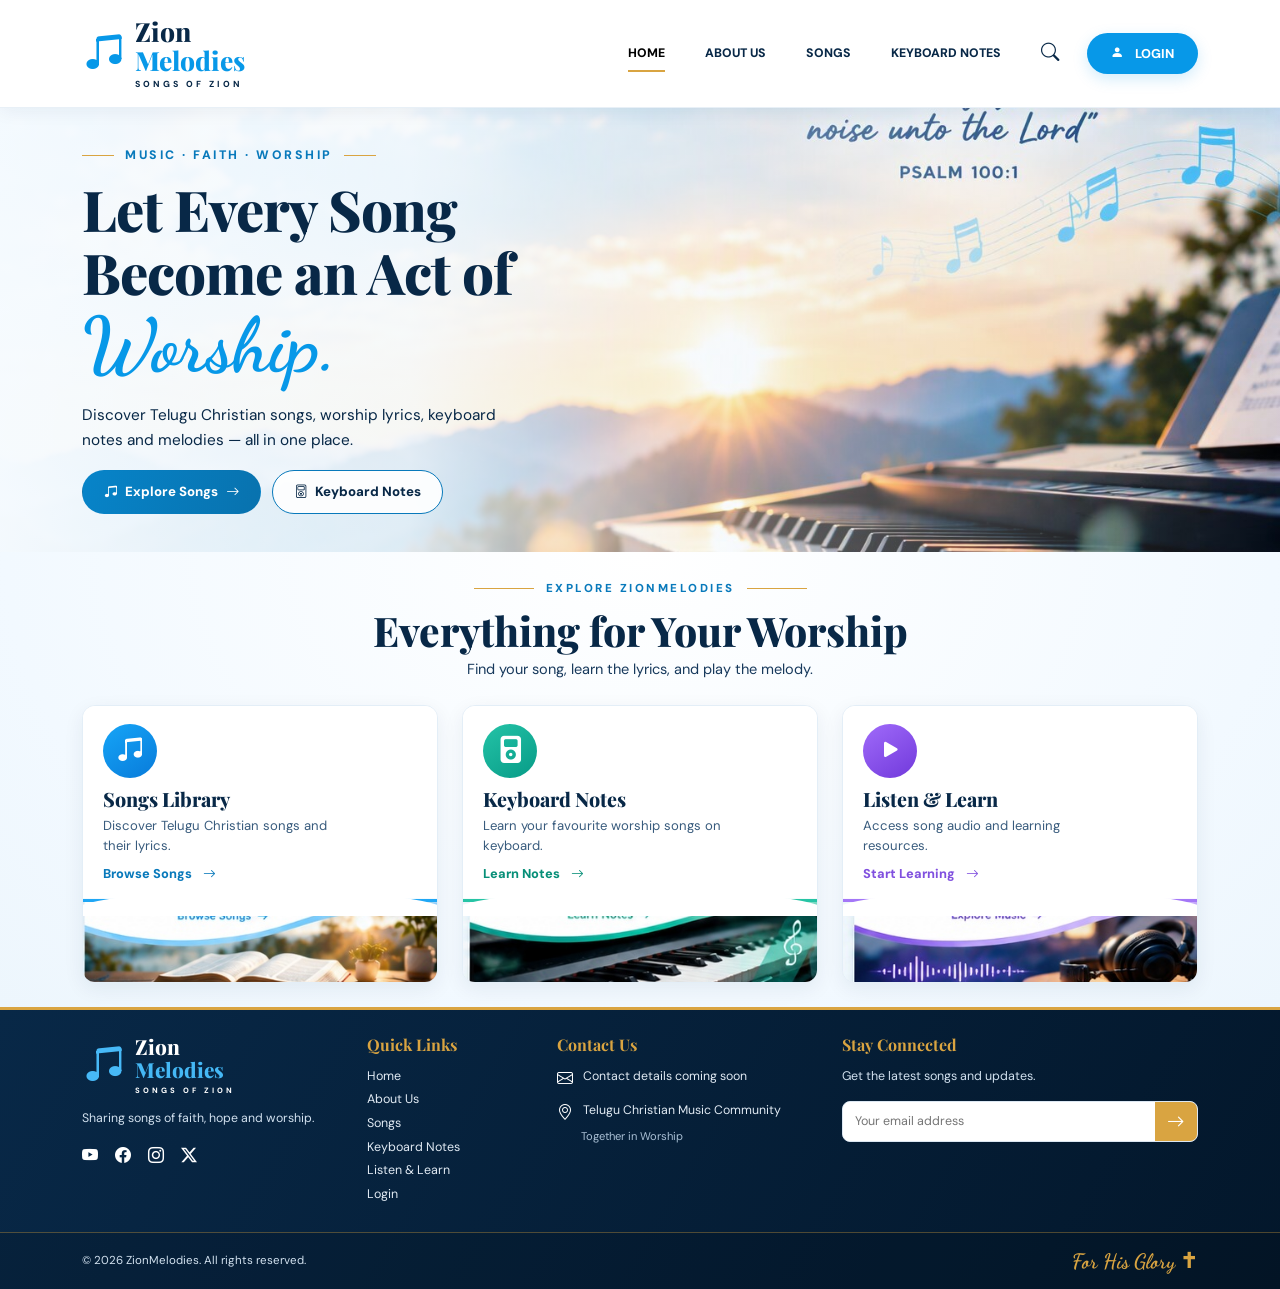
==== index.html @ f980e410 "Update ZionMelodies website" ====
<!DOCTYPE html>
<html lang="en">

<head>
    <meta charset="UTF-8">
    <meta name="viewport" content="width=device-width, initial-scale=1.0">

    <meta name="description"
        content="Discover Telugu Christian worship songs, lyrics, keyboard notes and music resources at ZionMelodies.">

    <title>ZionMelodies | Songs of Zion</title>

    <!-- Google Fonts -->
    <link rel="preconnect" href="https://fonts.googleapis.com">
    <link rel="preconnect" href="https://fonts.gstatic.com" crossorigin>
    <link
        href="https://fonts.googleapis.com/css2?family=DM+Sans:wght@400;500;600;700;800&family=Playfair+Display:wght@500;600;700;800&family=Dancing+Script:wght@600;700&display=swap"
        rel="stylesheet">

    <!-- Bootstrap 5 -->
    <link href="https://cdn.jsdelivr.net/npm/bootstrap@5.3.3/dist/css/bootstrap.min.css" rel="stylesheet">

    <!-- Bootstrap Icons -->
    <link rel="stylesheet" href="https://cdn.jsdelivr.net/npm/bootstrap-icons@1.11.3/font/bootstrap-icons.min.css">

    <!-- Custom CSS -->
    <link rel="stylesheet" href="css/style.css">
</head>

<body>

    <!-- NAVBAR -->
    <nav class="navbar navbar-expand-lg main-navbar sticky-top">
        <div class="container">

            <a class="navbar-brand brand-logo" href="index.html">
                <span class="brand-symbol">
                    <i class="bi bi-music-note-beamed"></i>
                </span>

                <span class="brand-text">
                    Zion<span>Melodies</span>
                    <small>SONGS OF ZION</small>
                </span>
            </a>

            <button class="navbar-toggler" type="button" data-bs-toggle="collapse" data-bs-target="#mainNavbar"
                aria-controls="mainNavbar" aria-expanded="false" aria-label="Toggle navigation">

                <span class="navbar-toggler-icon"></span>
            </button>

            <div class="collapse navbar-collapse" id="mainNavbar">

                <ul class="navbar-nav ms-auto align-items-lg-center gap-lg-3">

                    <li class="nav-item">
                        <a class="nav-link active" href="index.html">HOME</a>
                    </li>

                    <li class="nav-item">
                        <a class="nav-link" href="#about">ABOUT US</a>
                    </li>

                    <li class="nav-item">
                        <a class="nav-link" href="songs.html">SONGS</a>
                    </li>

                    <li class="nav-item">
                        <a class="nav-link" href="keyboard-notes.html">
                            KEYBOARD NOTES
                        </a>
                    </li>

                    <li class="nav-item">
                        <a class="nav-link search-link" href="songs.html" aria-label="Search songs">
                            <i class="bi bi-search"></i>
                        </a>
                    </li>

                    <li class="nav-item">
                        <a href="#login" class="btn login-btn">
                            <i class="bi bi-person-fill me-2"></i>
                            LOGIN
                        </a>
                    </li>

                </ul>
            </div>
        </div>
    </nav>


    <!-- HERO SECTION -->
    <header class="hero-section">

        <div class="hero-overlay"></div>

        <div class="container hero-container">
            <div class="row align-items-center">

                <div class="col-lg-7 hero-content">

                    <div class="hero-label">
                        <span></span>
                        MUSIC · FAITH · WORSHIP
                        <span></span>
                    </div>

                    <h1>
                        Let Every Song<br>
                        Become an Act of
                        <span class="worship-word">Worship.</span>
                    </h1>

                    <p class="hero-description">
                        Discover Telugu Christian songs, worship lyrics,
                        keyboard notes and melodies — all in one place.
                    </p>

                    <div class="hero-buttons">

                        <a href="songs.html" class="btn explore-btn">
                            <i class="bi bi-music-note-beamed me-2"></i>
                            Explore Songs
                            <i class="bi bi-arrow-right ms-2"></i>
                        </a>

                        <a href="keyboard-notes.html" class="btn keyboard-btn">
                            <i class="bi bi-music-player me-2"></i>
                            Keyboard Notes
                        </a>

                    </div>

                </div>

                <div class="col-lg-5 hero-verse">

                </div>

            </div>
        </div>
    </header>


    <!-- EXPLORE SECTION -->
    <main>

        <section class="explore-section" id="about">

            <div class="container">

                <div class="section-heading text-center">

                    <div class="section-label">
                        <span></span>
                        EXPLORE ZIONMELODIES
                        <span></span>
                    </div>

                    <h2>Everything for Your Worship</h2>

                    <p>
                        Find your song, learn the lyrics, and play the melody.
                    </p>

                </div>


                <!-- FEATURE CARDS -->
                <div class="row g-4 feature-row">

                    <!-- SONGS CARD -->
                    <div class="col-md-6 col-lg-4">
                        <article class="feature-card songs-card">

                            <div class="feature-card-content">

                                <div class="feature-icon blue-icon">
                                    <i class="bi bi-music-note-beamed"></i>
                                </div>

                                <h3>Songs Library</h3>

                                <p>
                                    Discover Telugu Christian songs
                                    and their lyrics.
                                </p>

                                <a href="songs.html" class="feature-link">
                                    Browse Songs
                                    <i class="bi bi-arrow-right ms-2"></i>
                                </a>

                            </div>

                            <div class="feature-image songs-image" role="img"
                                aria-label="Open Bible and music headphones">
                            </div>

                        </article>
                    </div>


                    <!-- KEYBOARD CARD -->
                    <div class="col-md-6 col-lg-4">
                        <article class="feature-card keyboard-card">

                            <div class="feature-card-content">

                                <div class="feature-icon green-icon">
                                    <i class="bi bi-music-player-fill"></i>
                                </div>

                                <h3>Keyboard Notes</h3>

                                <p>
                                    Learn your favourite worship
                                    songs on keyboard.
                                </p>

                                <a href="keyboard-notes.html" class="feature-link">
                                    Learn Notes
                                    <i class="bi bi-arrow-right ms-2"></i>
                                </a>

                            </div>

                            <div class="feature-image keyboard-image" role="img" aria-label="Piano keyboard">
                            </div>

                        </article>
                    </div>


                    <!-- LISTEN & LEARN CARD -->
                    <div class="col-md-6 col-lg-4">
                        <article class="feature-card audio-card">

                            <div class="feature-card-content">

                                <div class="feature-icon purple-icon">
                                    <i class="bi bi-play-fill"></i>
                                </div>

                                <h3>Listen &amp; Learn</h3>

                                <p>
                                    Access song audio and
                                    learning resources.
                                </p>

                                <a href="listen-and-learn.html" class="feature-link">
                                    Start Learning
                                    <i class="bi bi-arrow-right ms-2"></i>
                                </a>

                            </div>

                            <div class="feature-image audio-image" role="img"
                                aria-label="Headphones and music equipment">
                            </div>

                        </article>
                    </div>

                </div>

            </div>

        </section>

    </main>


    <!-- FOOTER -->
    <footer class="site-footer">

        <div class="container footer-main">

            <div class="row g-4">

                <!-- BRAND -->
                <div class="col-md-6 col-lg-3">

                    <a href="index.html" class="navbar-brand brand-logo footer-brand">

                        <span class="brand-symbol">
                            <i class="bi bi-music-note-beamed"></i>
                        </span>

                        <span class="brand-text">
                            Zion<span>Melodies</span>
                            <small>SONGS OF ZION</small>
                        </span>

                    </a>

                    <p class="footer-description">
                        Sharing songs of faith, hope and worship.
                    </p>

                    <div class="social-links">

                        <a href="#" aria-label="YouTube">
                            <i class="bi bi-youtube"></i>
                        </a>

                        <a href="#" aria-label="Facebook">
                            <i class="bi bi-facebook"></i>
                        </a>

                        <a href="#" aria-label="Instagram">
                            <i class="bi bi-instagram"></i>
                        </a>

                        <a href="#" aria-label="X">
                            <i class="bi bi-twitter-x"></i>
                        </a>

                    </div>

                </div>


                <!-- QUICK LINKS -->
                <div class="col-6 col-lg-2 footer-links">

                    <h4>Quick Links</h4>

                    <a href="index.html">Home</a>
                    <a href="#about">About Us</a>
                    <a href="songs.html">Songs</a>
                    <a href="keyboard-notes.html">Keyboard Notes</a>
                    <a href="listen-and-learn.html">Listen &amp; Learn</a>
                    <a href="#login">Login</a>

                </div>


                <!-- CONTACT -->
                <div class="col-md-6 col-lg-3 footer-contact">

                    <h4>Contact Us</h4>

                    <p>
                        <i class="bi bi-envelope"></i>
                        <span>Contact details coming soon</span>
                    </p>

                    <p>
                        <i class="bi bi-geo-alt"></i>
                        <span>Telugu Christian Music Community</span>
                    </p>

                    <p class="contact-subtext">
                        Together in Worship
                    </p>

                </div>


                <!-- NEWSLETTER -->
                <div class="col-lg-4 newsletter-section">

                    <h4>Stay Connected</h4>

                    <p>Get the latest songs and updates.</p>

                    <form id="newsletterForm" class="newsletter-form">

                        <label for="newsletterEmail" class="visually-hidden">
                            Your email address
                        </label>

                        <input type="email" id="newsletterEmail" placeholder="Your email address" required>

                        <button type="submit" aria-label="Subscribe">
                            <i class="bi bi-arrow-right"></i>
                        </button>

                    </form>

                    <p id="newsletterMessage" class="newsletter-message" aria-live="polite">
                    </p>

                </div>

            </div>

        </div>


        <!-- COPYRIGHT -->
        <div class="footer-bottom">

            <div class="container d-flex flex-wrap justify-content-between
                        align-items-center gap-2">

                <p class="mb-0">
                    © <span id="currentYear"></span> ZionMelodies.
                    All rights reserved.
                </p>

                <p class="glory-text mb-0">
                    For His Glory <span>✝</span>
                </p>

            </div>

        </div>

    </footer>


    <!-- Bootstrap JavaScript -->
    <script src="https://cdn.jsdelivr.net/npm/bootstrap@5.3.3/dist/js/bootstrap.bundle.min.js"></script>

    <!-- Custom JavaScript -->
    <script src="js/main.js"></script>

</body>

</html>
---- css/style.css ----
/* =========================================
   ZIONMELODIES | HOMEPAGE DESIGN
   HTML + CSS + JavaScript + Bootstrap 5
========================================= */

:root {
    --navy: #082847;
    --navy-deep: #041b31;
    --blue: #0798e8;
    --blue-dark: #0879bb;
    --gold: #d9a441;
    --green: #13a58b;
    --purple: #8050df;
    --white: #ffffff;
    --light-bg: #f2f8fd;
    --text: #17395c;
    --muted: #536d89;
    --border: #dcebf6;
}

* {
    box-sizing: border-box;
}

html {
    scroll-behavior: smooth;
    scroll-padding-top: 90px;
}

body {
    margin: 0;
    font-family: "DM Sans", Arial, sans-serif;
    color: var(--text);
    background: var(--white);
}

a {
    text-decoration: none;
}

button,
a {
    -webkit-tap-highlight-color: transparent;
}

/* =========================================
   NAVBAR
========================================= */

.main-navbar {
    position: relative;
    z-index: 10;
    padding: 12px 0;
    background: rgba(255, 255, 255, 0.98);
    border-bottom: 1px solid #e8f0f7;
    box-shadow: 0 3px 18px rgba(8, 40, 71, 0.06);
}

.brand-logo {
    display: inline-flex;
    align-items: center;
    gap: 10px;
    margin: 0;
    color: var(--navy);
}

.brand-logo:hover {
    color: var(--navy);
}

.brand-symbol {
    display: flex;
    align-items: center;
    justify-content: center;
    width: 43px;
    height: 48px;
    color: var(--blue);
    font-size: 2.5rem;
}

.brand-text {
    display: flex;
    flex-direction: column;
    color: var(--navy);
    font-family: "Playfair Display", Georgia, serif;
    font-size: 1.65rem;
    font-weight: 800;
    line-height: 1.1;
}

.brand-text>span {
    display: inline;
    color: var(--blue);
}

.brand-text small {
    margin-top: 5px;
    font-family: "DM Sans", Arial, sans-serif;
    font-size: 0.55rem;
    font-weight: 800;
    letter-spacing: 3px;
}

.navbar-nav {
    gap: 5px;
}

.nav-link {
    position: relative;
    padding: 13px 12px !important;
    color: var(--navy);
    font-size: 0.77rem;
    font-weight: 800;
    white-space: nowrap;
    transition: color 0.2s ease;
}

.nav-link:hover,
.nav-link.active {
    color: var(--blue-dark);
}

.nav-link.active::after {
    position: absolute;
    right: 12px;
    bottom: 4px;
    left: 12px;
    height: 2px;
    background: var(--gold);
    content: "";
}

.search-link {
    font-size: 1.15rem;
}

.login-btn {
    padding: 10px 23px;
    border-radius: 30px;
    background: var(--blue);
    color: white;
    font-size: 0.8rem;
    font-weight: 800;
    box-shadow: 0 5px 15px rgba(7, 152, 232, 0.18);
}

.login-btn:hover {
    background: var(--blue-dark);
    color: white;
}

.navbar-toggler {
    border-color: var(--border);
}

.navbar-toggler:focus {
    box-shadow: 0 0 0 3px rgba(7, 152, 232, 0.16);
}

/* =========================================
   HERO SECTION
========================================= */

.hero-section {
    position: relative;
    isolation: isolate;
    display: flex;
    align-items: center;
    min-height: 390px;
    overflow: hidden;

    /* Place hero-piano.jpg inside assets/images */
    background-color: #dceefb;
    background-image:
        linear-gradient(90deg,
            rgba(246, 251, 255, 0.97) 0%,
            rgba(246, 251, 255, 0.89) 32%,
            rgba(246, 251, 255, 0.42) 54%,
            rgba(8, 40, 71, 0.04) 100%),
        url("../assets/images/hero-piano.jpg");

    background-position: center, center 57%;
    background-size: cover;
    background-repeat: no-repeat;
}

.hero-overlay {
    position: absolute;
    z-index: -1;
    inset: 0;
    pointer-events: none;
}

.hero-container {
    position: relative;
    z-index: 1;
    padding-top: 38px;
    padding-bottom: 38px;
}

.hero-content {
    position: relative;
    z-index: 2;
}

.hero-label {
    display: flex;
    align-items: center;
    gap: 11px;
    margin-bottom: 13px;
    color: var(--blue-dark);
    font-size: 0.77rem;
    font-weight: 800;
    letter-spacing: 2.5px;
}

.hero-label span {
    width: 32px;
    height: 1px;
    background: var(--gold);
}

.hero-section h1 {
    margin: 0;
    color: var(--navy);
    font-family: "Playfair Display", Georgia, serif;
    font-size: clamp(2.5rem, 4.4vw, 3.8rem);
    font-weight: 800;
    line-height: 1.12;
    letter-spacing: -1px;
}

.worship-word {
    display: block;
    margin-top: -1px;
    color: var(--blue);
    font-family: "Dancing Script", cursive;
    font-size: clamp(3.8rem, 6vw, 5.3rem);
    font-weight: 700;
    line-height: 1.15;
}

.hero-description {
    max-width: 440px;
    margin: 12px 0 17px;
    color: var(--navy);
    font-size: 0.96rem;
    line-height: 1.65;
}

.hero-buttons {
    display: flex;
    flex-wrap: wrap;
    gap: 11px;
}

.explore-btn,
.keyboard-btn {
    display: inline-flex;
    align-items: center;
    justify-content: center;
    padding: 11px 21px;
    border-radius: 30px;
    font-size: 0.83rem;
    font-weight: 800;
    transition: transform 0.2s ease, background 0.2s ease;
}

.explore-btn {
    background: linear-gradient(110deg, #0784c9, #0872ae);
    color: white;
}

.explore-btn:hover {
    transform: translateY(-2px);
    background: var(--navy);
    color: white;
}

.keyboard-btn {
    border: 1.5px solid var(--blue-dark);
    background: rgba(255, 255, 255, 0.9);
    color: var(--navy);
}

.keyboard-btn:hover {
    transform: translateY(-2px);
    background: var(--navy);
    color: white;
}

.hero-verse {
    padding-top: 0;
    text-align: center;
}

.verse-text {
    color: var(--navy);
    font-family: "Dancing Script", cursive;
    font-size: clamp(1.4rem, 2.3vw, 2rem);
    font-weight: 700;
    line-height: 1.3;
}

.verse-reference {
    color: var(--navy);
    font-size: 0.67rem;
    font-weight: 800;
    letter-spacing: 2px;
}

.floating-notes {
    display: flex;
    justify-content: center;
    gap: 22px;
    margin-top: 35px;
    color: rgba(7, 152, 232, 0.7);
    font-size: 2rem;
}

/* =========================================
   EXPLORE SECTION
========================================= */

.explore-section {
    padding: 28px 0 24px;
    background:
        radial-gradient(ellipse at top,
            #ffffff 0%,
            #f2f9ff 70%,
            #edf6fd 100%);
}

.section-heading {
    margin-bottom: 24px;
}

.section-label {
    display: flex;
    align-items: center;
    justify-content: center;
    gap: 12px;
    margin-bottom: 8px;
    color: var(--blue-dark);
    font-size: 0.72rem;
    font-weight: 800;
    letter-spacing: 2.5px;
}

.section-label span {
    width: 60px;
    height: 1px;
    background: var(--gold);
}

.section-heading h2 {
    margin-bottom: 5px;
    color: var(--navy);
    font-family: "Playfair Display", Georgia, serif;
    font-size: clamp(1.8rem, 3.3vw, 2.55rem);
    font-weight: 800;
}

.section-heading>p {
    margin: 0;
    color: var(--text);
    font-size: 0.91rem;
}

.feature-row {
    align-items: stretch;
}

/* =========================================
   FEATURE CARDS
========================================= */

.feature-card {
    position: relative;
    height: 100%;
    min-height: 245px;
    overflow: hidden;
    border: 1px solid #e3eef7;
    border-radius: 13px;
    background: white;
    box-shadow: 0 6px 20px rgba(8, 40, 71, 0.07);
    transition:
        transform 0.25s ease,
        box-shadow 0.25s ease;
}

.feature-card:hover {
    transform: translateY(-5px);
    box-shadow: 0 15px 30px rgba(8, 40, 71, 0.13);
}

.feature-card-content {
    position: relative;
    z-index: 2;
    min-height: 172px;
    padding: 18px 20px 14px;
    background: linear-gradient(180deg,
            #ffffff 70%,
            rgba(255, 255, 255, 0.95));
}

.feature-icon {
    display: flex;
    align-items: center;
    justify-content: center;
    width: 54px;
    height: 54px;
    margin-bottom: 10px;
    border-radius: 50%;
    color: white;
    font-size: 1.7rem;
}

.blue-icon {
    background: linear-gradient(145deg, #16a5f7, #087bda);
}

.green-icon {
    background: linear-gradient(145deg, #24c3a7, #079b87);
}

.purple-icon {
    background: linear-gradient(145deg, #a06bfa, #7139db);
}

.feature-card h3 {
    margin-bottom: 4px;
    color: var(--navy);
    font-family: "Playfair Display", Georgia, serif;
    font-size: 1.23rem;
    font-weight: 800;
}

.feature-card p {
    max-width: 240px;
    margin-bottom: 6px;
    color: #385b7d;
    font-size: 0.82rem;
    line-height: 1.5;
}

.feature-link {
    display: inline-block;
    color: var(--blue-dark);
    font-size: 0.8rem;
    font-weight: 800;
}

.feature-link:hover {
    color: var(--navy);
}

.keyboard-card .feature-link {
    color: #078f78;
}

.audio-card .feature-link {
    color: var(--purple);
}

/* Card images */

.feature-image {
    position: relative;
    height: 84px;
    margin-top: -1px;
    background-position: center 58%;
    background-size: cover;
    background-repeat: no-repeat;
}

.feature-image::before {
    position: absolute;
    top: -13px;
    right: -5%;
    left: -5%;
    height: 27px;
    border-radius: 50% 50% 0 0 / 100% 100% 0 0;
    background: white;
    content: "";
}

.songs-image {
    border-top: 4px solid #20a7f5;
    background-image: url("../assets/images/songs-library.jpg");
}

.keyboard-image {
    border-top: 4px solid #27c4a5;
    background-image: url("../assets/images/keyboard.jpg");
}

.audio-image {
    border-top: 4px solid #a477f7;
    background-image: url("../assets/images/audio-learning.jpg");
}

/* =========================================
   WORSHIP QUOTE
========================================= */

.worship-quote {
    padding-top: 18px;
}

.worship-quote p {
    margin-bottom: 4px;
    color: var(--navy);
    font-family: "Dancing Script", cursive;
    font-size: 1.65rem;
    font-weight: 700;
}

.worship-quote span {
    color: var(--blue-dark);
    font-size: 0.64rem;
    font-weight: 800;
    letter-spacing: 2px;
}

/* =========================================
   FOOTER
========================================= */

.site-footer {
    overflow: hidden;
    border-top: 3px solid var(--gold);
    background: linear-gradient(120deg,
            #082847,
            #03172b);
    color: white;
}

.footer-main {
    padding-top: 25px;
    padding-bottom: 23px;
}

.footer-brand {
    margin-bottom: 10px;
}

.footer-brand .brand-symbol {
    color: #47b9f7;
}

.footer-brand .brand-text {
    color: white;
    font-size: 1.3rem;
}

.footer-brand .brand-text>span {
    color: #45b8f5;
}

.footer-brand .brand-text small {
    font-size: 0.48rem;
}

.footer-description {
    margin-top: 4px;
    color: #d2e1ef;
    font-size: 0.77rem;
    line-height: 1.6;
}

.site-footer h4 {
    margin-bottom: 12px;
    color: var(--gold);
    font-family: "Playfair Display", Georgia, serif;
    font-size: 1rem;
    font-weight: 700;
}

.footer-links a {
    display: block;
    width: fit-content;
    margin-bottom: 5px;
    color: #e1eaf3;
    font-size: 0.78rem;
}

.footer-links a:hover,
.social-links a:hover {
    color: var(--gold);
}

.footer-contact p {
    display: flex;
    align-items: flex-start;
    gap: 10px;
    margin-bottom: 10px;
    color: #e1eaf3;
    font-size: 0.77rem;
    overflow-wrap: anywhere;
}

.footer-contact i {
    color: white;
    font-size: 1rem;
}

.footer-contact .contact-subtext {
    margin-left: 24px;
    margin-top: -7px;
    color: #a9bfd4;
    font-size: 0.7rem;
}

.social-links {
    display: flex;
    gap: 17px;
    margin-top: 14px;
}

.social-links a {
    color: white;
    font-size: 1rem;
}

.newsletter-section>p {
    color: #d2e1ef;
    font-size: 0.78rem;
}

.newsletter-form {
    display: flex;
    width: 100%;
    overflow: hidden;
    border: 1px solid #dce7f2;
    border-radius: 8px;
    background: white;
}

.newsletter-form input {
    width: 100%;
    min-width: 0;
    padding: 10px 12px;
    border: none;
    outline: none;
    color: var(--navy);
    font-family: "DM Sans", Arial, sans-serif;
    font-size: 0.78rem;
}

.newsletter-form button {
    min-width: 42px;
    border: none;
    background: var(--gold);
    color: white;
    font-size: 1.1rem;
    transition: background 0.2s ease;
}

.newsletter-form button:hover {
    background: #bb8b31;
}

.newsletter-message {
    min-height: 18px;
    margin-top: 7px;
    font-size: 0.75rem;
}

.footer-bottom {
    padding: 12px 0;
    border-top: 1px solid rgba(217, 164, 65, 0.35);
    background: rgba(0, 0, 0, 0.13);
}

.footer-bottom p {
    color: #d2e1ef;
    font-size: 0.72rem;
}

.glory-text {
    color: var(--gold) !important;
    font-family: "Dancing Script", cursive;
    font-size: 1.3rem !important;
    font-weight: 700;
}

.glory-text span {
    font-family: Georgia, serif;
}

/* =========================================
   RESPONSIVE DESIGN
========================================= */

@media (min-width: 1200px) {
    .hero-section {
        min-height: 390px;
    }

    .feature-card {
        min-height: 245px;
    }
}

@media (max-width: 991.98px) {
    .main-navbar .navbar-collapse {
        padding: 12px 0 5px;
    }

    .navbar-nav {
        align-items: stretch !important;
    }

    .nav-link {
        padding: 11px 4px !important;
    }

    .nav-link.active::after {
        display: none;
    }

    .login-btn {
        display: inline-block;
        width: fit-content;
        margin-top: 7px;
    }

    .hero-section {
        min-height: 400px;
        background-position: center, 60% center;
    }

    .hero-section h1 {
        font-size: clamp(2.5rem, 5vw, 3.5rem);
    }

    .hero-verse {
        padding-top: 25px;
    }

    .feature-card-content {
        min-height: 185px;
    }
}

@media (max-width: 575.98px) {
    .brand-symbol {
        width: 34px;
        font-size: 2rem;
    }

    .brand-text {
        font-size: 1.35rem;
    }

    .hero-section {
        min-height: 0;
        background-image:
            linear-gradient(90deg,
                rgba(246, 251, 255, 0.96),
                rgba(246, 251, 255, 0.82)),
            url("../assets/images/hero-piano.jpg");
        background-position: center, 63% center;
    }

    .hero-container {
        padding-top: 44px;
        padding-bottom: 38px;
    }

    .hero-label {
        gap: 7px;
        font-size: 0.63rem;
        letter-spacing: 1.5px;
    }

    .hero-label span {
        width: 18px;
    }

    .hero-section h1 {
        font-size: clamp(2.25rem, 10vw, 3rem);
        letter-spacing: -0.6px;
    }

    .worship-word {
        font-size: clamp(3.4rem, 14vw, 4.5rem);
    }

    .hero-description {
        font-size: 0.9rem;
    }

    .hero-buttons {
        align-items: stretch;
        flex-direction: column;
    }

    .hero-buttons .btn {
        width: fit-content;
        max-width: 100%;
    }

    .hero-verse {
        padding-top: 32px;
    }

    .floating-notes {
        margin-top: 18px;
    }

    .explore-section {
        padding-top: 28px;
    }

    .section-label {
        gap: 7px;
        font-size: 0.61rem;
        letter-spacing: 1.6px;
    }

    .section-label span {
        width: 25px;
    }

    .section-heading h2 {
        font-size: 1.85rem;
    }

    .feature-card-content {
        min-height: 172px;
    }

    .feature-image {
        height: 105px;
    }

    .worship-quote p {
        font-size: 1.45rem;
    }

    .footer-main {
        padding-top: 28px;
    }

    .footer-bottom .container {
        align-items: flex-start !important;
        flex-direction: column;
    }
}

/* Keyboard accessibility */

a:focus-visible,
button:focus-visible,
input:focus-visible {
    outline: 3px solid var(--gold);
    outline-offset: 3px;
}

@media (prefers-reduced-motion: reduce) {

    *,
    *::before,
    *::after {
        scroll-behavior: auto !important;
        transition: none !important;
        animation: none !important;
    }
}
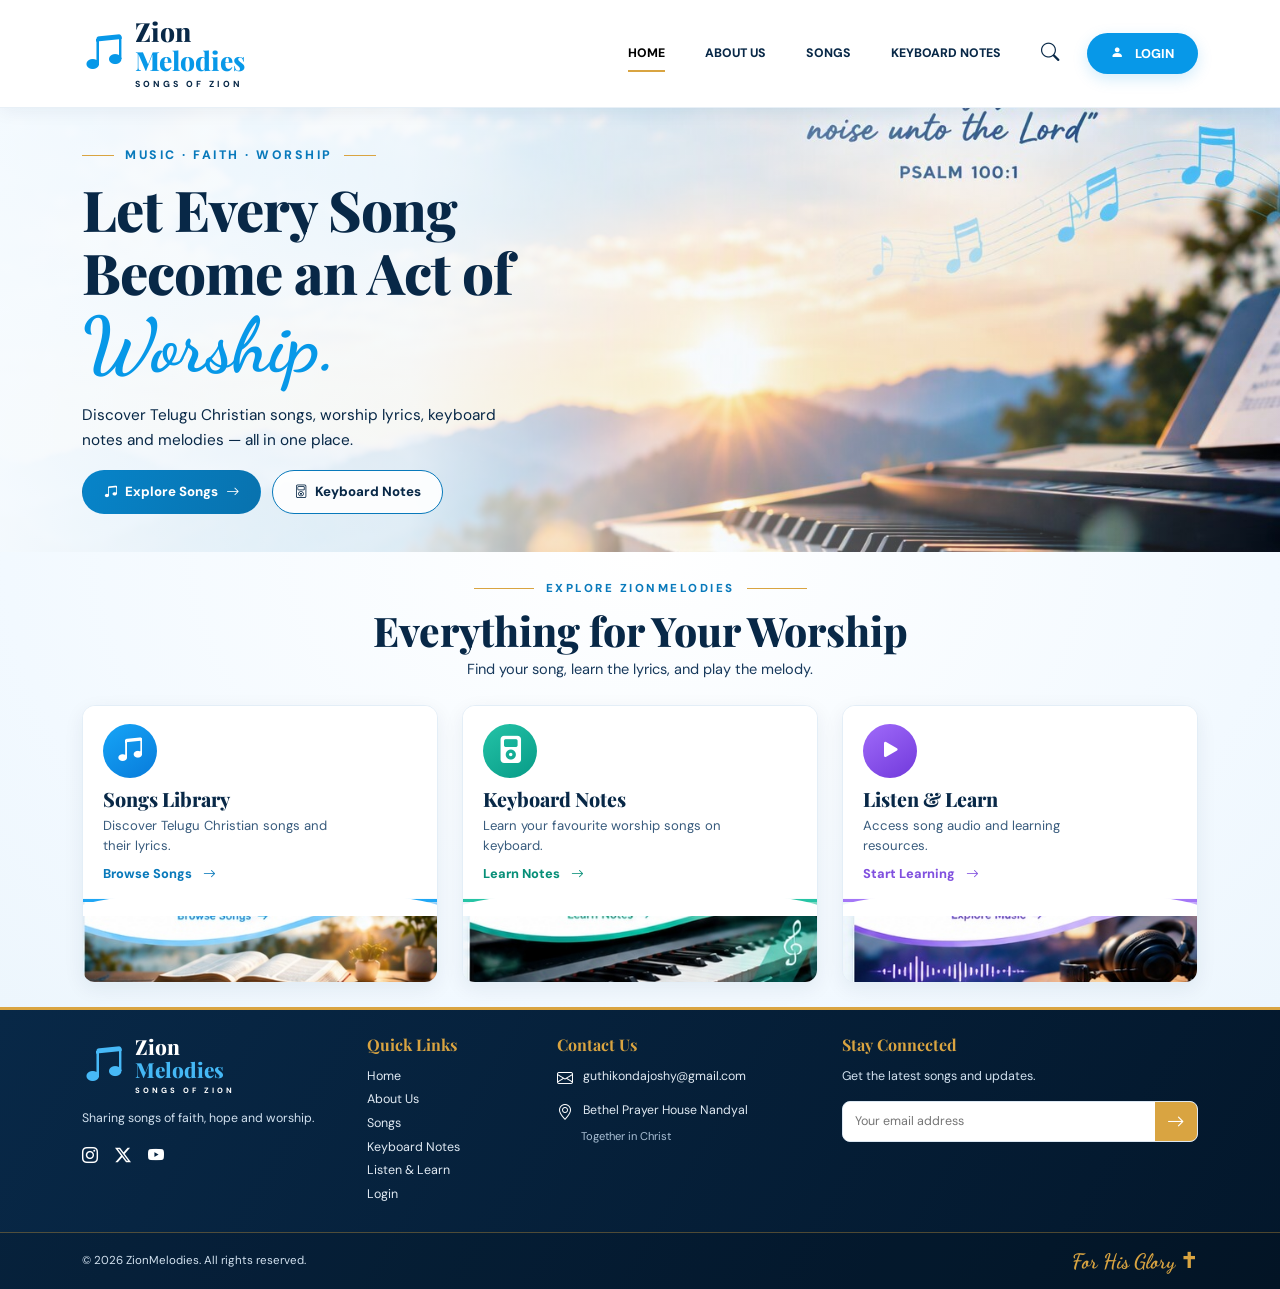
==== commit 4b452d11: "Update ZionMelodies website" ====
--- a/index.html
+++ b/index.html
@@ -59,7 +59,7 @@
                     </li>
 
                     <li class="nav-item">
-                        <a class="nav-link" href="#about">ABOUT US</a>
+                        <a class="nav-link" href="about.html">ABOUT US</a>
                     </li>
 
                     <li class="nav-item">
@@ -79,7 +79,7 @@
                     </li>
 
                     <li class="nav-item">
-                        <a href="#login" class="btn login-btn">
+                        <a href="login.html" class="btn login-btn">
                             <i class="bi bi-person-fill me-2"></i>
                             LOGIN
                         </a>
@@ -301,25 +301,24 @@
                         Sharing songs of faith, hope and worship.
                     </p>
 
+
                     <div class="social-links">
-
-                        <a href="#" aria-label="YouTube">
+                        <a href="https://www.instagram.com/the_legend_maker7/" target="_blank" rel="noopener noreferrer"
+                            aria-label="Instagram">
+                            <i class="bi bi-instagram"></i>
+                        </a>
+
+                        <a href="https://x.com/the_legend_maker7/" target="_blank" rel="noopener noreferrer"
+                            aria-label="X">
+                            <i class="bi bi-twitter-x"></i>
+                        </a>
+
+                        <a href="https://www.youtube.com/channel/UCsNr2VQDpC_LnDnKnD3R8bw" target="_blank"
+                            rel="noopener noreferrer" aria-label="YouTube">
                             <i class="bi bi-youtube"></i>
                         </a>
-
-                        <a href="#" aria-label="Facebook">
-                            <i class="bi bi-facebook"></i>
-                        </a>
-
-                        <a href="#" aria-label="Instagram">
-                            <i class="bi bi-instagram"></i>
-                        </a>
-
-                        <a href="#" aria-label="X">
-                            <i class="bi bi-twitter-x"></i>
-                        </a>
-
-                    </div>
+                    </div>
+
 
                 </div>
 
@@ -334,7 +333,7 @@
                     <a href="songs.html">Songs</a>
                     <a href="keyboard-notes.html">Keyboard Notes</a>
                     <a href="listen-and-learn.html">Listen &amp; Learn</a>
-                    <a href="#login">Login</a>
+                    <a href="login.html">Login</a>
 
                 </div>
 
@@ -346,16 +345,16 @@
 
                     <p>
                         <i class="bi bi-envelope"></i>
-                        <span>Contact details coming soon</span>
+                        <span>guthikondajoshy@gmail.com</span>
                     </p>
 
                     <p>
                         <i class="bi bi-geo-alt"></i>
-                        <span>Telugu Christian Music Community</span>
+                        <span>Bethel Prayer House Nandyal</span>
                     </p>
 
                     <p class="contact-subtext">
-                        Together in Worship
+                        Together in Christ
                     </p>
 
                 </div>
